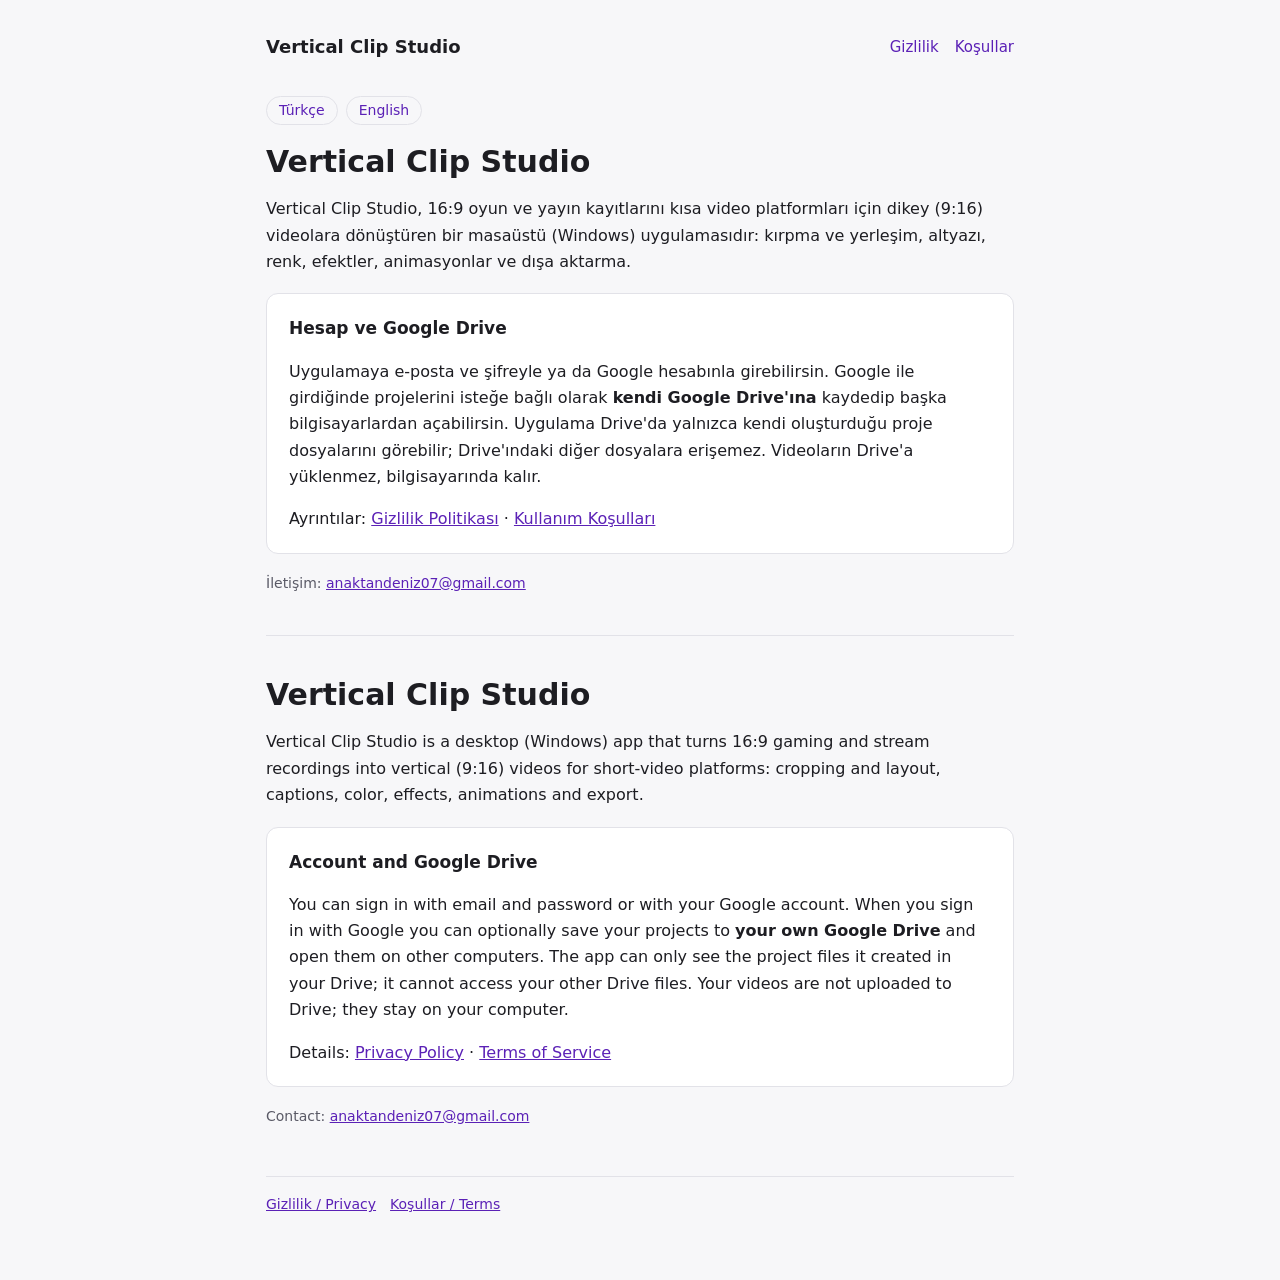
==== index.html @ 50f7a7b5 "Add files via upload" ====
<!doctype html>
<html lang="tr">
<head>
  <meta charset="utf-8" />
  <meta name="viewport" content="width=device-width, initial-scale=1" />
  <title>Vertical Clip Studio</title>
  <meta name="description" content="Vertical Clip Studio: oyun ve yayın kayıtlarını dikey (9:16) videolara dönüştüren masaüstü uygulaması." />
  <link rel="stylesheet" href="style.css" />
</head>
<body>
  <div class="wrap">
    <header>
      <a class="brand" href="./">Vertical Clip Studio</a>
      <nav><a href="privacy.html">Gizlilik</a><a href="terms.html">Koşullar</a></nav>
    </header>

    <div class="lang"><a href="#tr">Türkçe</a><a href="#en">English</a></div>

    <section id="tr">
      <h1>Vertical Clip Studio</h1>
      <p>Vertical Clip Studio, 16:9 oyun ve yayın kayıtlarını kısa video platformları için dikey (9:16) videolara
        dönüştüren bir masaüstü (Windows) uygulamasıdır: kırpma ve yerleşim, altyazı, renk, efektler, animasyonlar ve
        dışa aktarma.</p>
      <div class="card">
        <h3>Hesap ve Google Drive</h3>
        <p>Uygulamaya e-posta ve şifreyle ya da Google hesabınla girebilirsin. Google ile girdiğinde projelerini isteğe
          bağlı olarak <strong>kendi Google Drive'ına</strong> kaydedip başka bilgisayarlardan açabilirsin. Uygulama Drive'da
          yalnızca kendi oluşturduğu proje dosyalarını görebilir; Drive'ındaki diğer dosyalara erişemez. Videoların
          Drive'a yüklenmez, bilgisayarında kalır.</p>
        <p>Ayrıntılar: <a href="privacy.html">Gizlilik Politikası</a> · <a href="terms.html">Kullanım Koşulları</a></p>
      </div>
      <p class="muted">İletişim: <a href="mailto:anaktandeniz07@gmail.com">anaktandeniz07@gmail.com</a></p>
    </section>

    <hr />

    <section id="en" lang="en">
      <h1>Vertical Clip Studio</h1>
      <p>Vertical Clip Studio is a desktop (Windows) app that turns 16:9 gaming and stream recordings into vertical (9:16)
        videos for short-video platforms: cropping and layout, captions, color, effects, animations and export.</p>
      <div class="card">
        <h3>Account and Google Drive</h3>
        <p>You can sign in with email and password or with your Google account. When you sign in with Google you can
          optionally save your projects to <strong>your own Google Drive</strong> and open them on other computers. The
          app can only see the project files it created in your Drive; it cannot access your other Drive files. Your
          videos are not uploaded to Drive; they stay on your computer.</p>
        <p>Details: <a href="privacy.html#en">Privacy Policy</a> · <a href="terms.html#en">Terms of Service</a></p>
      </div>
      <p class="muted">Contact: <a href="mailto:anaktandeniz07@gmail.com">anaktandeniz07@gmail.com</a></p>
    </section>

    <footer><a href="privacy.html">Gizlilik / Privacy</a><a href="terms.html">Koşullar / Terms</a></footer>
  </div>
</body>
</html>
---- style.css ----
:root {
  --bg: #f7f7f9; --card: #ffffff; --text: #1d1d22; --muted: #5a5a66; --line: #e2e2e8; --accent: #6d28d9; --accent-text: #5b21b6;
  color-scheme: light;
}
@media (prefers-color-scheme: dark) {
  :root { --bg: #121216; --card: #1b1b21; --text: #ececf1; --muted: #a3a3b0; --line: #2c2c35; --accent: #a78bfa; --accent-text: #c4b5fd; color-scheme: dark; }
}
* { box-sizing: border-box; }
body { margin: 0; background: var(--bg); color: var(--text); font: 16px/1.65 system-ui, -apple-system, "Segoe UI", Roboto, sans-serif; }
.wrap { max-width: 780px; margin: 0 auto; padding: 32px 16px 64px; }
header { display: flex; align-items: center; justify-content: space-between; gap: 12px; flex-wrap: wrap; margin-bottom: 28px; }
.brand { font-weight: 700; font-size: 18px; color: var(--text); text-decoration: none; }
nav a { color: var(--accent-text); text-decoration: none; margin-left: 16px; font-size: 15px; }
nav a:hover, a:hover { text-decoration: underline; }
a { color: var(--accent-text); }
h1 { font-size: 30px; line-height: 1.25; margin: 0 0 8px; }
h2 { font-size: 21px; margin: 32px 0 8px; }
h3 { font-size: 17px; margin: 22px 0 6px; }
p, li { color: var(--text); }
.muted { color: var(--muted); font-size: 14px; }
.card { background: var(--card); border: 1px solid var(--line); border-radius: 12px; padding: 20px 22px; margin: 18px 0; }
.lang { display: inline-flex; gap: 8px; margin: 6px 0 18px; }
.lang a { border: 1px solid var(--line); border-radius: 999px; padding: 2px 12px; font-size: 14px; text-decoration: none; }
ul { padding-left: 22px; }
footer { margin-top: 48px; padding-top: 16px; border-top: 1px solid var(--line); color: var(--muted); font-size: 14px; }
footer a { margin-right: 14px; }
hr { border: 0; border-top: 1px solid var(--line); margin: 40px 0; }
.card > :first-child { margin-top: 0; }
.card > :last-child { margin-bottom: 0; }
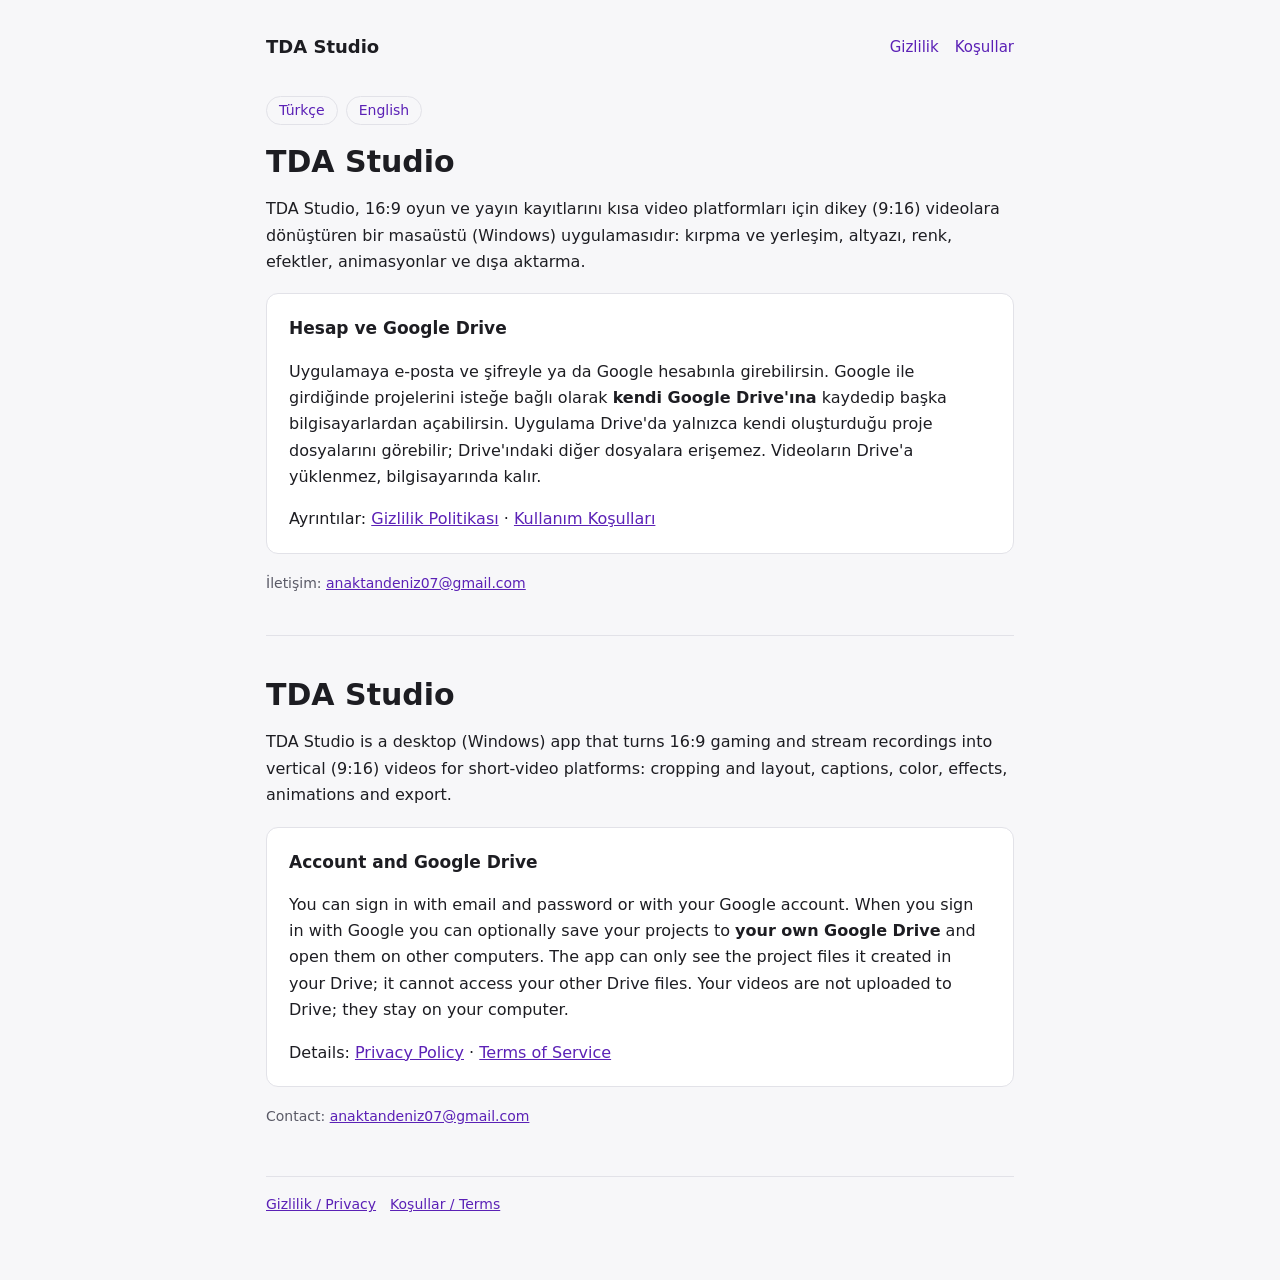
==== commit b1900f87: "Add files via upload" ====
--- a/index.html
+++ b/index.html
@@ -3,22 +3,22 @@
 <head>
   <meta charset="utf-8" />
   <meta name="viewport" content="width=device-width, initial-scale=1" />
-  <title>Vertical Clip Studio</title>
-  <meta name="description" content="Vertical Clip Studio: oyun ve yayın kayıtlarını dikey (9:16) videolara dönüştüren masaüstü uygulaması." />
+  <title>TDA Studio</title>
+  <meta name="description" content="TDA Studio: oyun ve yayın kayıtlarını dikey (9:16) videolara dönüştüren masaüstü uygulaması." />
   <link rel="stylesheet" href="style.css" />
 </head>
 <body>
   <div class="wrap">
     <header>
-      <a class="brand" href="./">Vertical Clip Studio</a>
+      <a class="brand" href="./">TDA Studio</a>
       <nav><a href="privacy.html">Gizlilik</a><a href="terms.html">Koşullar</a></nav>
     </header>
 
     <div class="lang"><a href="#tr">Türkçe</a><a href="#en">English</a></div>
 
     <section id="tr">
-      <h1>Vertical Clip Studio</h1>
-      <p>Vertical Clip Studio, 16:9 oyun ve yayın kayıtlarını kısa video platformları için dikey (9:16) videolara
+      <h1>TDA Studio</h1>
+      <p>TDA Studio, 16:9 oyun ve yayın kayıtlarını kısa video platformları için dikey (9:16) videolara
         dönüştüren bir masaüstü (Windows) uygulamasıdır: kırpma ve yerleşim, altyazı, renk, efektler, animasyonlar ve
         dışa aktarma.</p>
       <div class="card">
@@ -35,8 +35,8 @@
     <hr />
 
     <section id="en" lang="en">
-      <h1>Vertical Clip Studio</h1>
-      <p>Vertical Clip Studio is a desktop (Windows) app that turns 16:9 gaming and stream recordings into vertical (9:16)
+      <h1>TDA Studio</h1>
+      <p>TDA Studio is a desktop (Windows) app that turns 16:9 gaming and stream recordings into vertical (9:16)
         videos for short-video platforms: cropping and layout, captions, color, effects, animations and export.</p>
       <div class="card">
         <h3>Account and Google Drive</h3>
